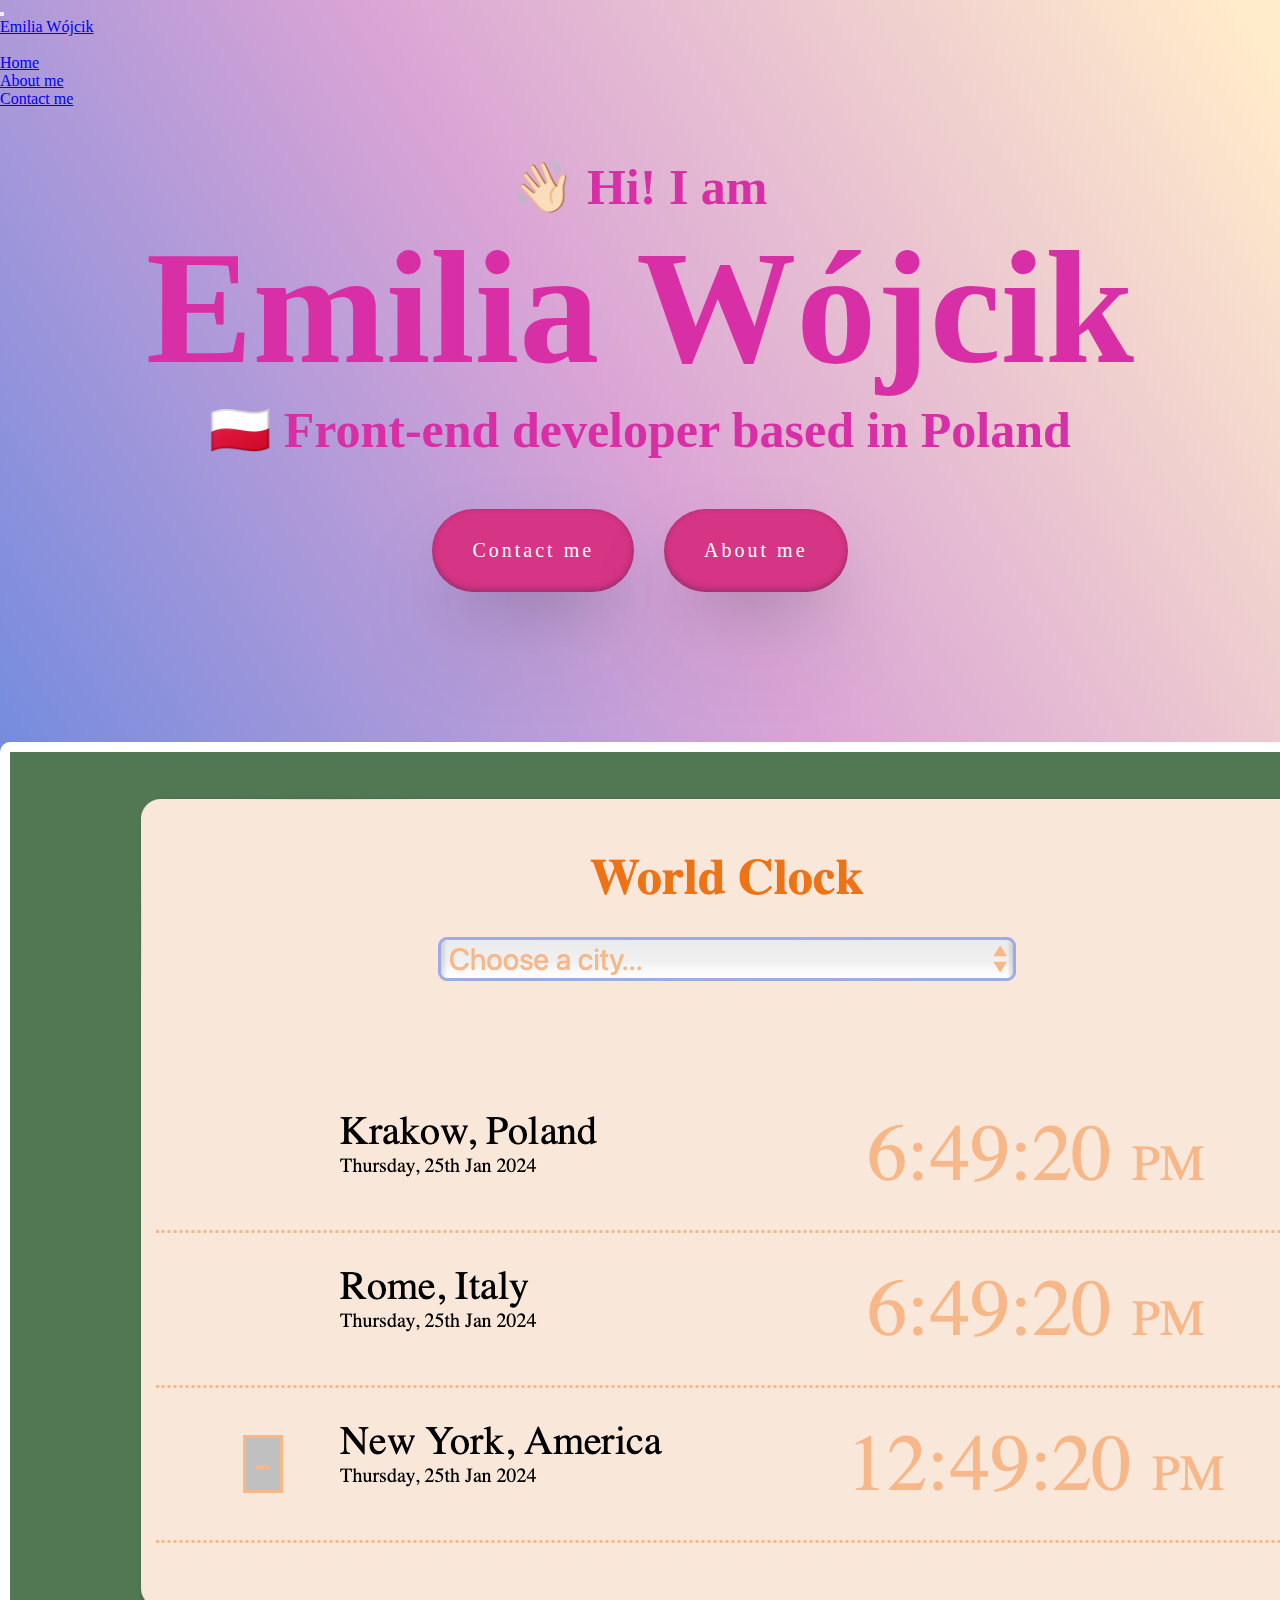
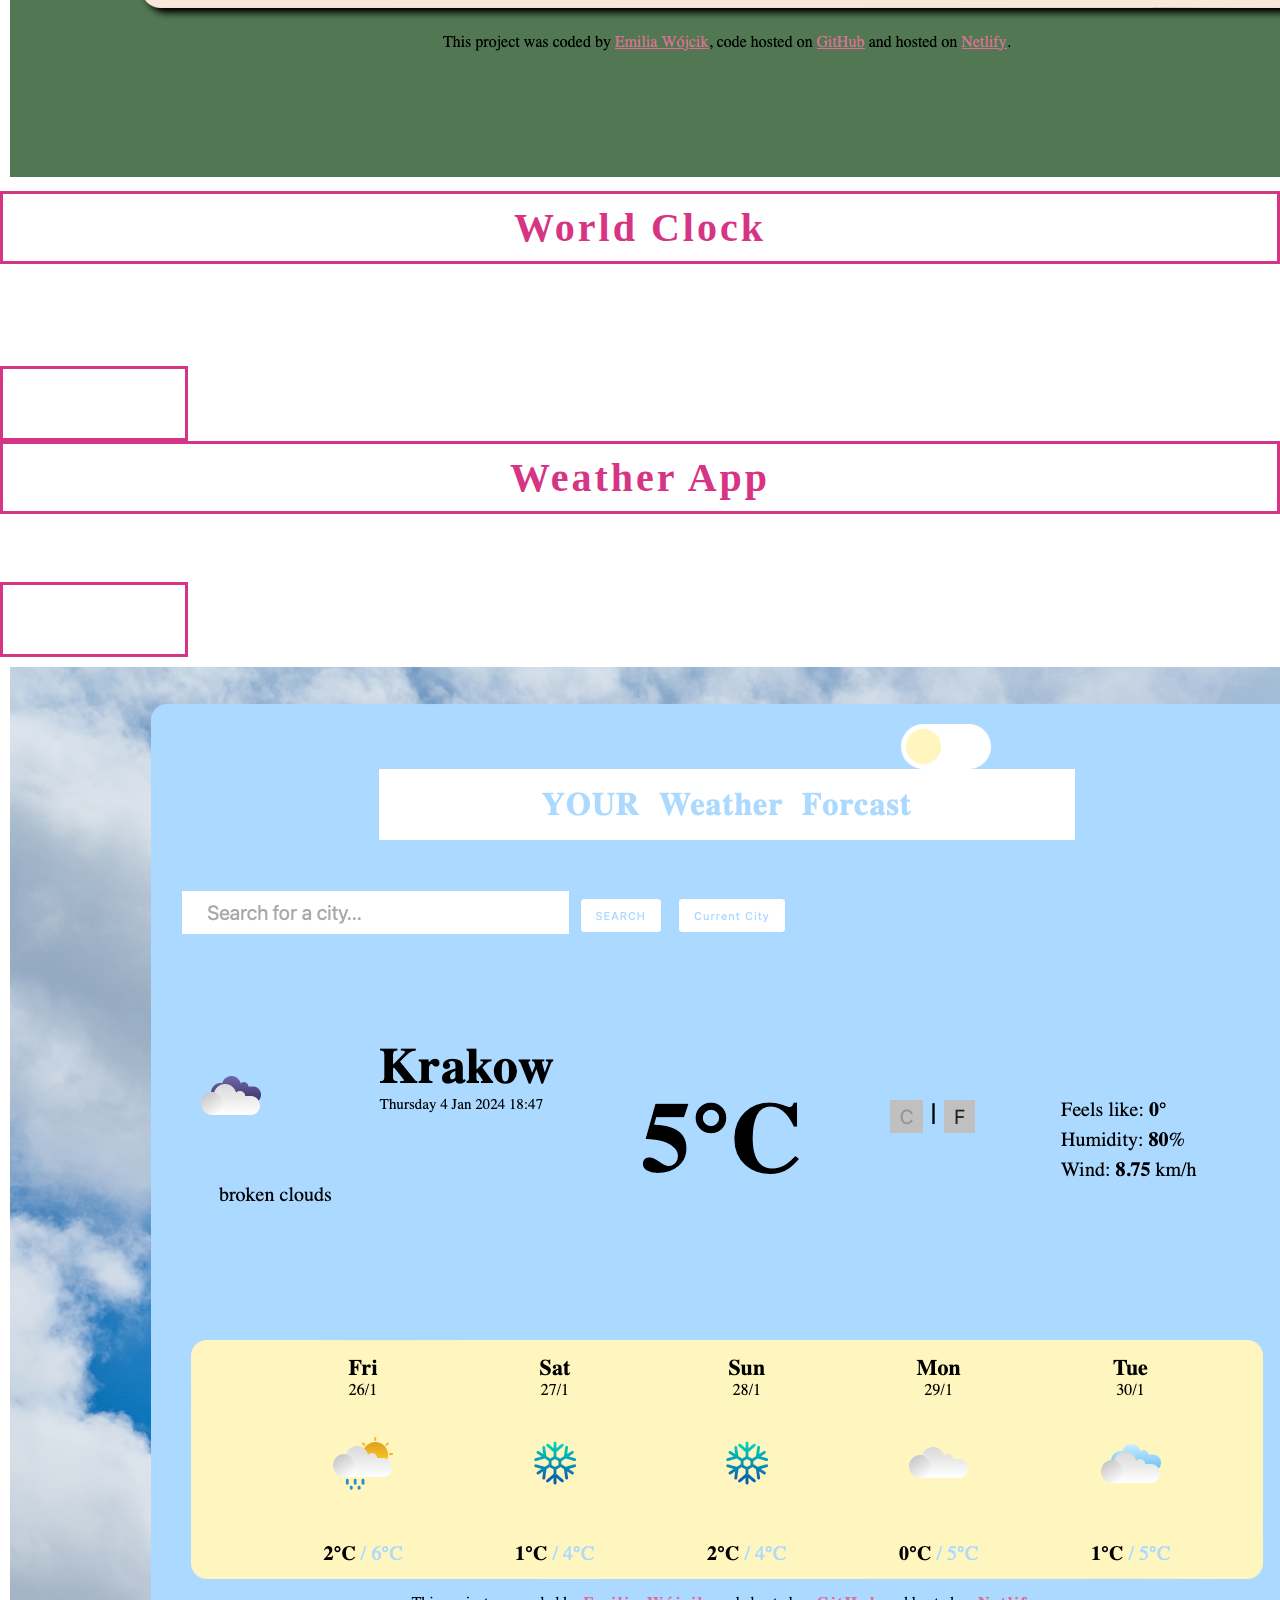
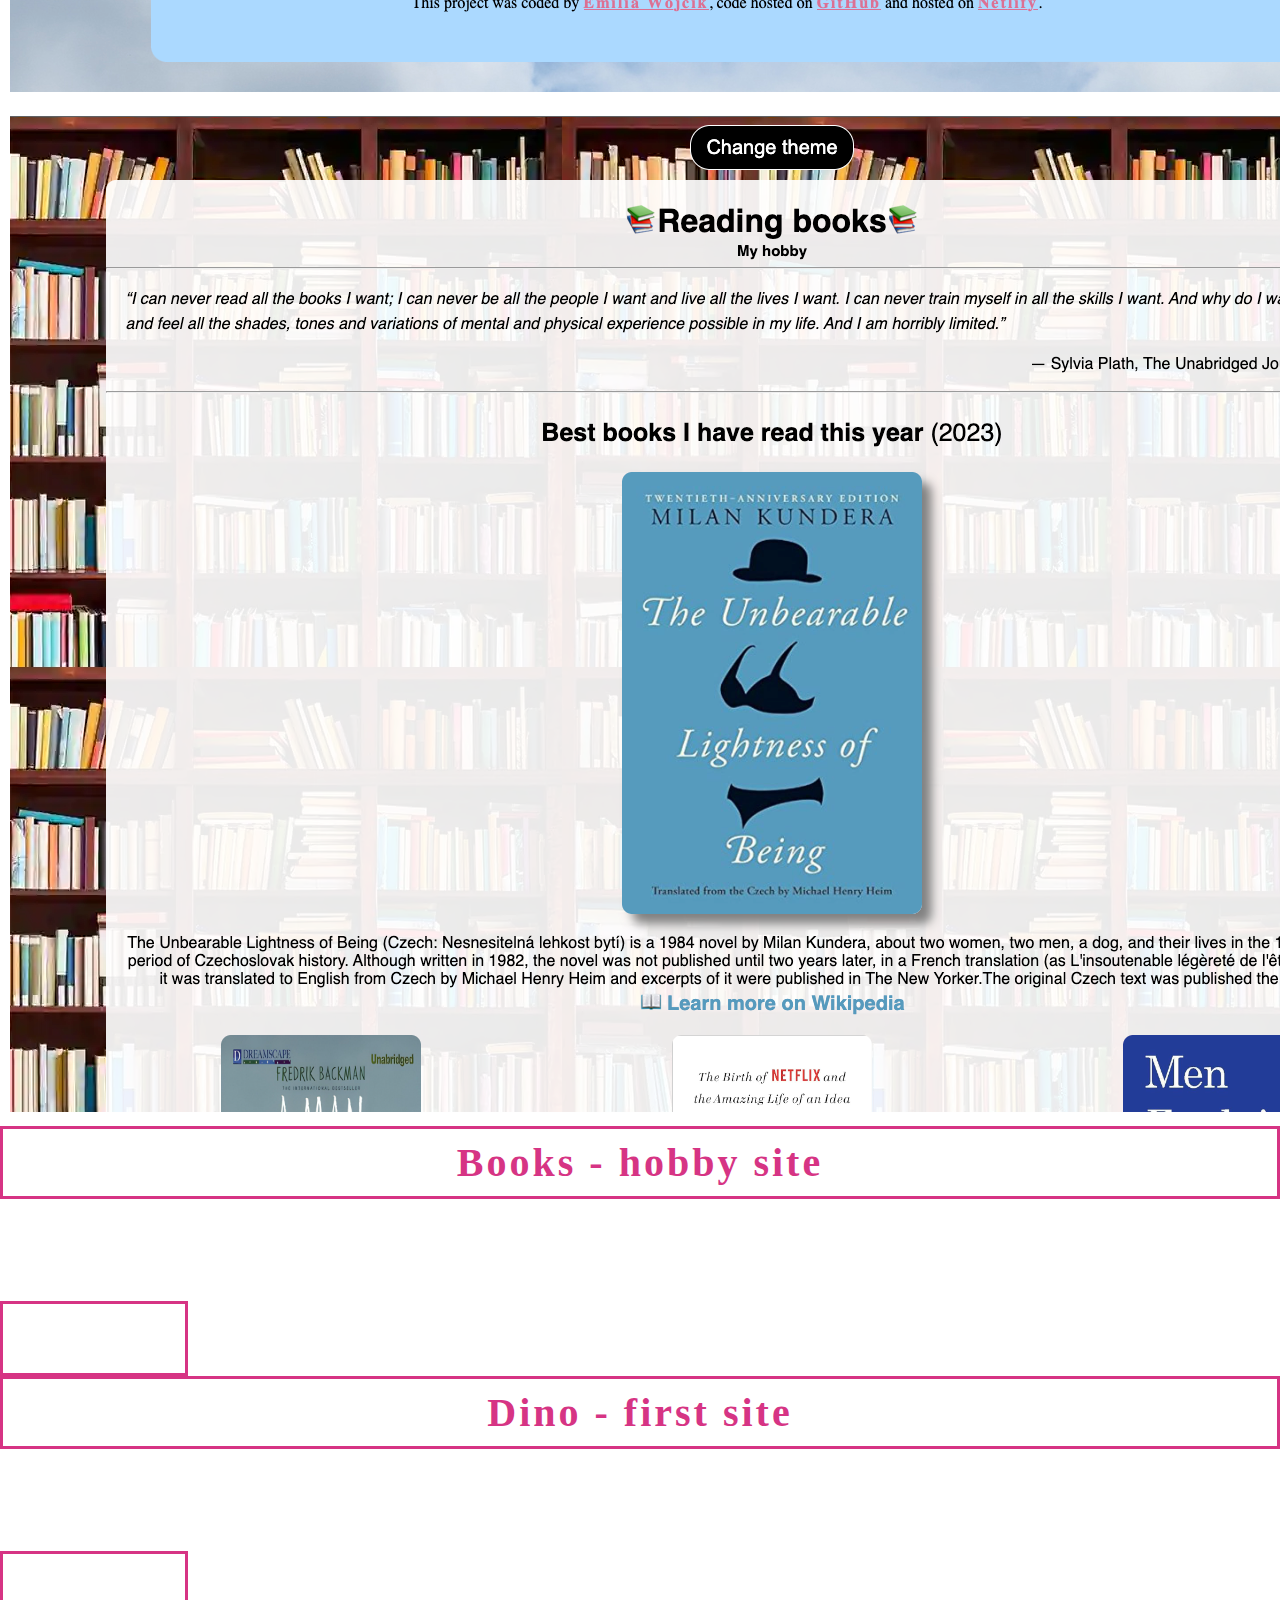
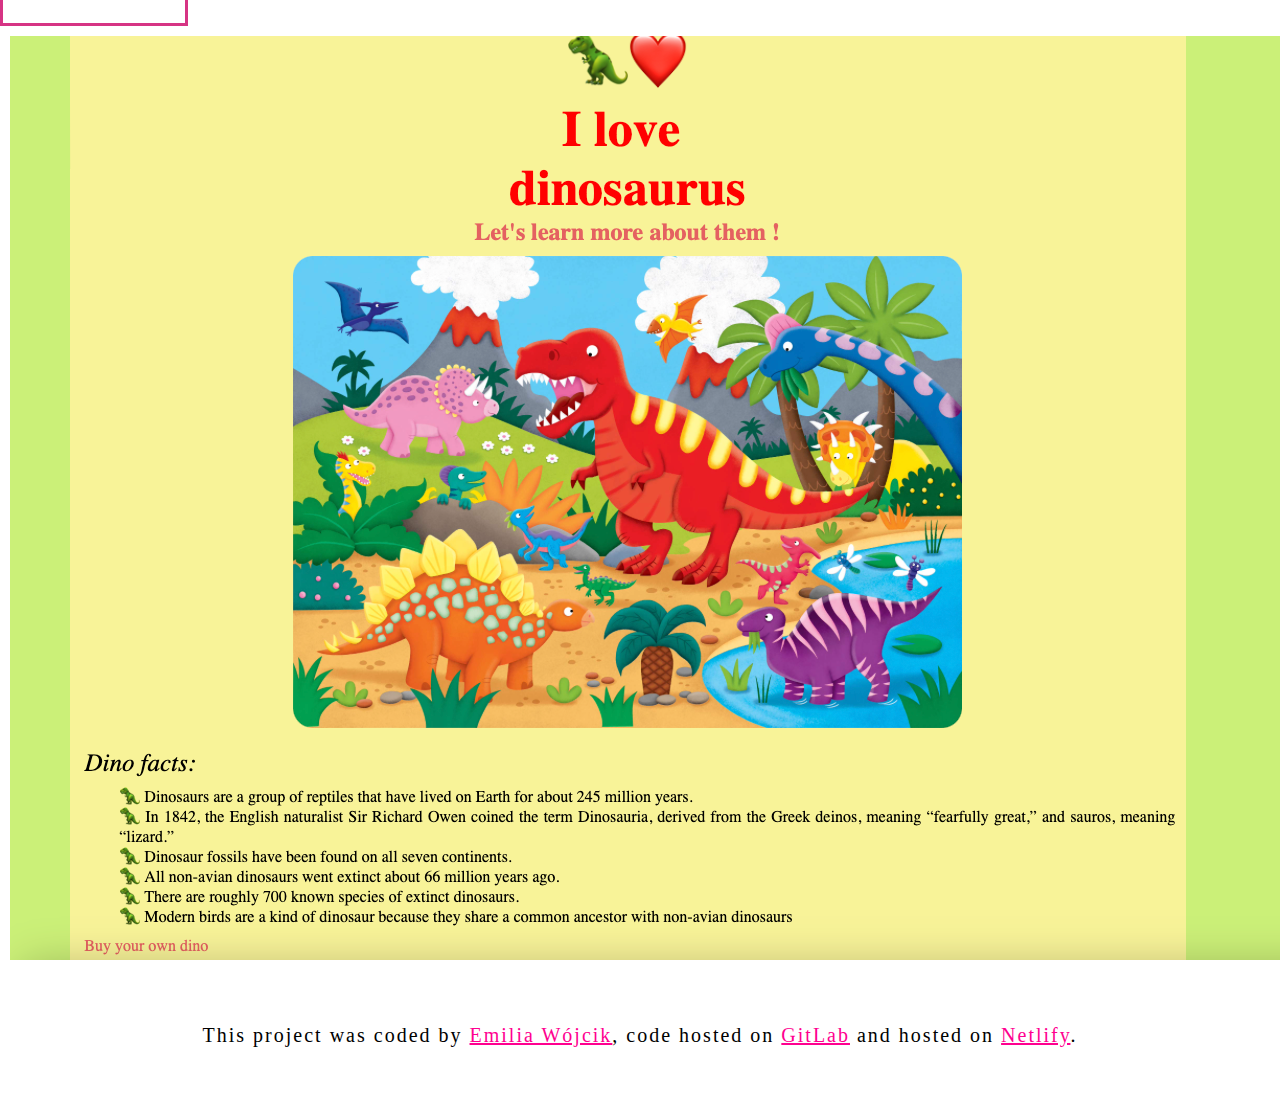
==== index.html @ dfe3d8b6 "trying to fix bug in hosting site" ====
<!DOCTYPE html>
<html lang="en">

<head>
    <meta charset="UTF-8" />
    <meta name="viewport" content="width=device-width, initial-scale=1.0" />
    <title>Week 1</title>
    <link rel="stylesheet" href="./sources/styles.css">
    <link href="https://cdn.jsdelivr.net/npm/bootstrap@5.3.2/dist/css/bootstrap.min.css" rel="stylesheet"
        integrity="sha384-T3c6CoIi6uLrA9TneNEoa7RxnatzjcDSCmG1MXxSR1GAsXEV/Dwwykc2MPK8M2HN" crossorigin="anonymous">
    <script src="https://cdn.jsdelivr.net/npm/bootstrap@5.3.2/dist/js/bootstrap.bundle.min.js"
        integrity="sha384-C6RzsynM9kWDrMNeT87bh95OGNyZPhcTNXj1NW7RuBCsyN/o0jlpcV8Qyq46cDfL"
        crossorigin="anonymous">
    </script>

</head>

<body>
    <nav class="navbar navbar-expand-sm bg-body-tertiary sticky-top">
        <div class="container-fluid">
            <button class="navbar-toggler" type="button" data-bs-toggle="collapse" data-bs-target="#navbarTogglerDemo01"
                aria-controls="navbarTogglerDemo01" aria-expanded="false" aria-label="Toggle navigation">
                <span class="navbar-toggler-icon"></span>
            </button>
            <div class="collapse navbar-collapse" id="navbarTogglerDemo01">
                <a class="navbar-brand" href="#">Emilia Wójcik</a>
                <ul class="navbar-nav me-auto mb-2 mb-lg-0">
                    <li class="nav-item">
                        <a class="nav-link active" aria-current="page" href="#"></a>
                    </li>
                    <li class="nav-item">
                        <a class="nav-link" href="./index.html">Home</a>
                    </li>
                    <li class="nav-item">
                        <a class="nav-link" href="./about.html">About me</a>
                    </li>
                    <li class="nav-item">
                        <a class="nav-link" href="./about.html#contact">Contact me</a>
                    </li>
                </ul>
            </div>
        </div>
    </nav>
    <div class="main">
        <h3 class="main-text">👋🏻 Hi! I am</h3>
        <h1 class="name" >Emilia Wójcik</h1>
        <h3 class="main-text">🇵🇱 Front-end developer based in Poland</h3>
    </div>
    <div class="buttons">
        <a href="./about.html#contact">Contact me</a>
        <a href="./about.html">About me</a>
    </div>
        <div class="project row m-5 ms-0">
        <div class="col-1"></div>
        <div class="col-lg-5 col-12">
            <img class="img-fluid" src="./sources/images/clock.png" alt="weather site">
        </div>
        <div class="col-lg-5 col-12 text p-4">
            <h3 class="title">World Clock</h3>
            <p>Lorem ipsum dolor sit amet consectetur adipisicing elit. Perspiciatis veritatis nobis ducimus ipsam, rem voluptates veniam, et iste placeat accusantium impedit quasi cum possimus, esse vitae culpa velit. Maxime, quo.</p>
            <button class="launch"><a href="https://e2-clock.netlify.app" target="_blank">Launch site</a></button>
        </div>
        <div class="col-1"></div>
        </div>
        <div class="row"></div>
        <div class="project row m-5 ms-0">
        <div class="col-1"></div>
        <div class="col-lg-5 col-12 text p-4">
            <h3 class="title">Weather App</h3>
            <p>Lorem ipsum dolor sit amet consectetur adipisicing elit. Minima sapiente labore cum reiciendis, blanditiis maiores quibusdam ut illo aspernatur, ab nulla ullam nihil totam hic vero voluptatibus, et optio itaque.</p>
            <button class="launch"><a href="https://e2-weather.netlify.app" target="_blank">Launch site</a></button>
        </div>
        <div class="col-lg-5 col-12">
           <img class="img-fluid" src="./sources/images/weather-app-pic.png" alt="world time site">
        </div>
        <div class="col-1"></div>
        </div>
        <div class="row"></div>
        <div class="project row m-5 ms-0">
            <div class="col-1"></div>
            <div class="col-lg-5 col-12">
               <img class="img-fluid" src="./sources/images/book-pic.png" alt="weather site">
            </div>
            <div class="col-lg-5 col-12 text p-4">
                <h3 class="title">Books - hobby site</h3>
                <p>Lorem ipsum dolor sit, amet consectetur adipisicing elit. Ut, earum mollitia voluptas quaerat facilis aliquid expedita nisi aut veritatis perferendis corporis atque qui accusantium similique ea fuga nobis. Suscipit, cumque.</p>
                <button class="launch"><a href="https://e2-bookshobby.netlify.app" target="_blank">Launch site</a></button>
            </div>
            <div class="col-1"></div>
        </div>
        <div class="row"></div>
        <div class="project row m-5 ms-0">
            <div class="col-1"></div>
            <div class="col-lg-5 col-12 text p-4">
                <h3 class="title">Dino - first site</h3>
                <p>Lorem ipsum dolor sit amet consectetur adipisicing elit. Possimus perspiciatis pariatur at sunt, necessitatibus numquam distinctio officia ea, laudantium quos expedita provident est veritatis iusto libero quasi vero rem asperiores?</p>
                <button class="launch"> <a href="https://e2-dino.netlify.app" target="_blank">Launch site</a></button>
            </div>
            <div class="col-lg-5 col-12">
               <img class="img-fluid" src="./sources/images/dino-pic.png" alt="world time site">
            </div>
            <div class="col-1"></div>
        </div>
        <footer class="footer">This project was coded by <a href="#">Emilia Wójcik</a>, code hosted on <a href="#">GitLab</a> and hosted on <a
            href="#">Netlify</a>.
        </footer>
</body>

</html>
---- sources/styles.css ----
:root {
    --background-gradient: linear-gradient(58.2deg,
            rgba(40, 91, 212, 0.73) -3%,
            rgba(171, 53, 163, 0.45) 49.3%,
            rgba(255, 204, 112, 0.37) 97.7%);
    --button-background: #d63484;
    --button-shadow: rgba(50, 50, 93, 0.25) 0px 50px 100px -20px,
        rgba(0, 0, 0, 0.3) 0px 30px 60px -30px,
        rgba(10, 37, 64, 0.35) 0px -2px 6px 0px inset;
}

* {
    padding: 0;
    margin: 0;
}

body {
    background: var(--background-gradient);
    background-attachment: fixed;
    color: rgb(217, 47, 166);
}

.main {
    margin-top: 50px;
}

.main * {
    text-align: center;
}

h3.main-text{
    font-size: 50px;
}

h1.name{
    font-size: 160px;
}

.buttons {
    display: flex;
    gap: 30px;
    justify-content: center;
    margin-top: 50px;
    margin-bottom: 150px;
}

.buttons * {
    background-color: var(--button-background);
    border: none;
    border-radius: 50px;
    box-shadow: var(--button-shadow);
    color: white;
    font-size: 20px;
    letter-spacing: 3px;
    padding: 30px 40px;
    text-align: center;
}

.buttons a {
    text-decoration: none;
}

.buttons *:hover {
    cursor: pointer;
    opacity: 0.4;
}

.title {
    color: #d63484;
    border: 3px solid #d63484;
    font-size: 40px;
    font-weight: bold;
    letter-spacing: 3px;
    padding: 10px 5px;
    text-align: center;
}

img {
    border: 10px solid white ;
    border-radius: 10px;
}

.text {
    color: white;
    font-size: 30px;
}

.launch {
    background:transparent;
    border: 3px solid #d63484;
    font-size: 25px;
    font-weight: bold;
    letter-spacing: 3px;
    padding: 20px 5px;
}

.launch:hover {
    background-color: #d63484;
    cursor: pointer;
    opacity: 0.6;
}

.launch a {
    color:white;
    text-decoration: none;
}

.footer {
    margin: 50px;
    color: black;
    font-size: 20px;
    letter-spacing: 2px;
    text-align: center;
}

.footer a {
    color: #ff0090;
    transition: all 0.5ms ease-in-out;
}

.footer a:hover {
    cursor: pointer;
    opacity: 0.4;
}

.footer a:visited {
    color: palevioletred;
}

@media (max-width: 450px) {

    .main {
        margin: 10px 50px;
    }
    
    .main .main-text {
        font-size: 30px;
    }

    .main .name {
        font-size: 100px;
    }

    .buttons {
        display: grid;
        grid-template-columns: 300px;
    }

    .text {
        text-align: center;
    }

    .footer {
        font-size: 16px;
    }

}

@media (max-width: 280px) {
    .main .name {
        font-size: 70px;
    }
    
    .buttons {
        grid-template-columns: 220px;
    }
    
    .text {
        font-size: 18px;
        text-align: center;
    }

    .project {
        display: block;
        margin: 0 auto;
        margin-right: 0;
        width: 100%;
    }

    .footer {
        font-size: 12px;
    }
}
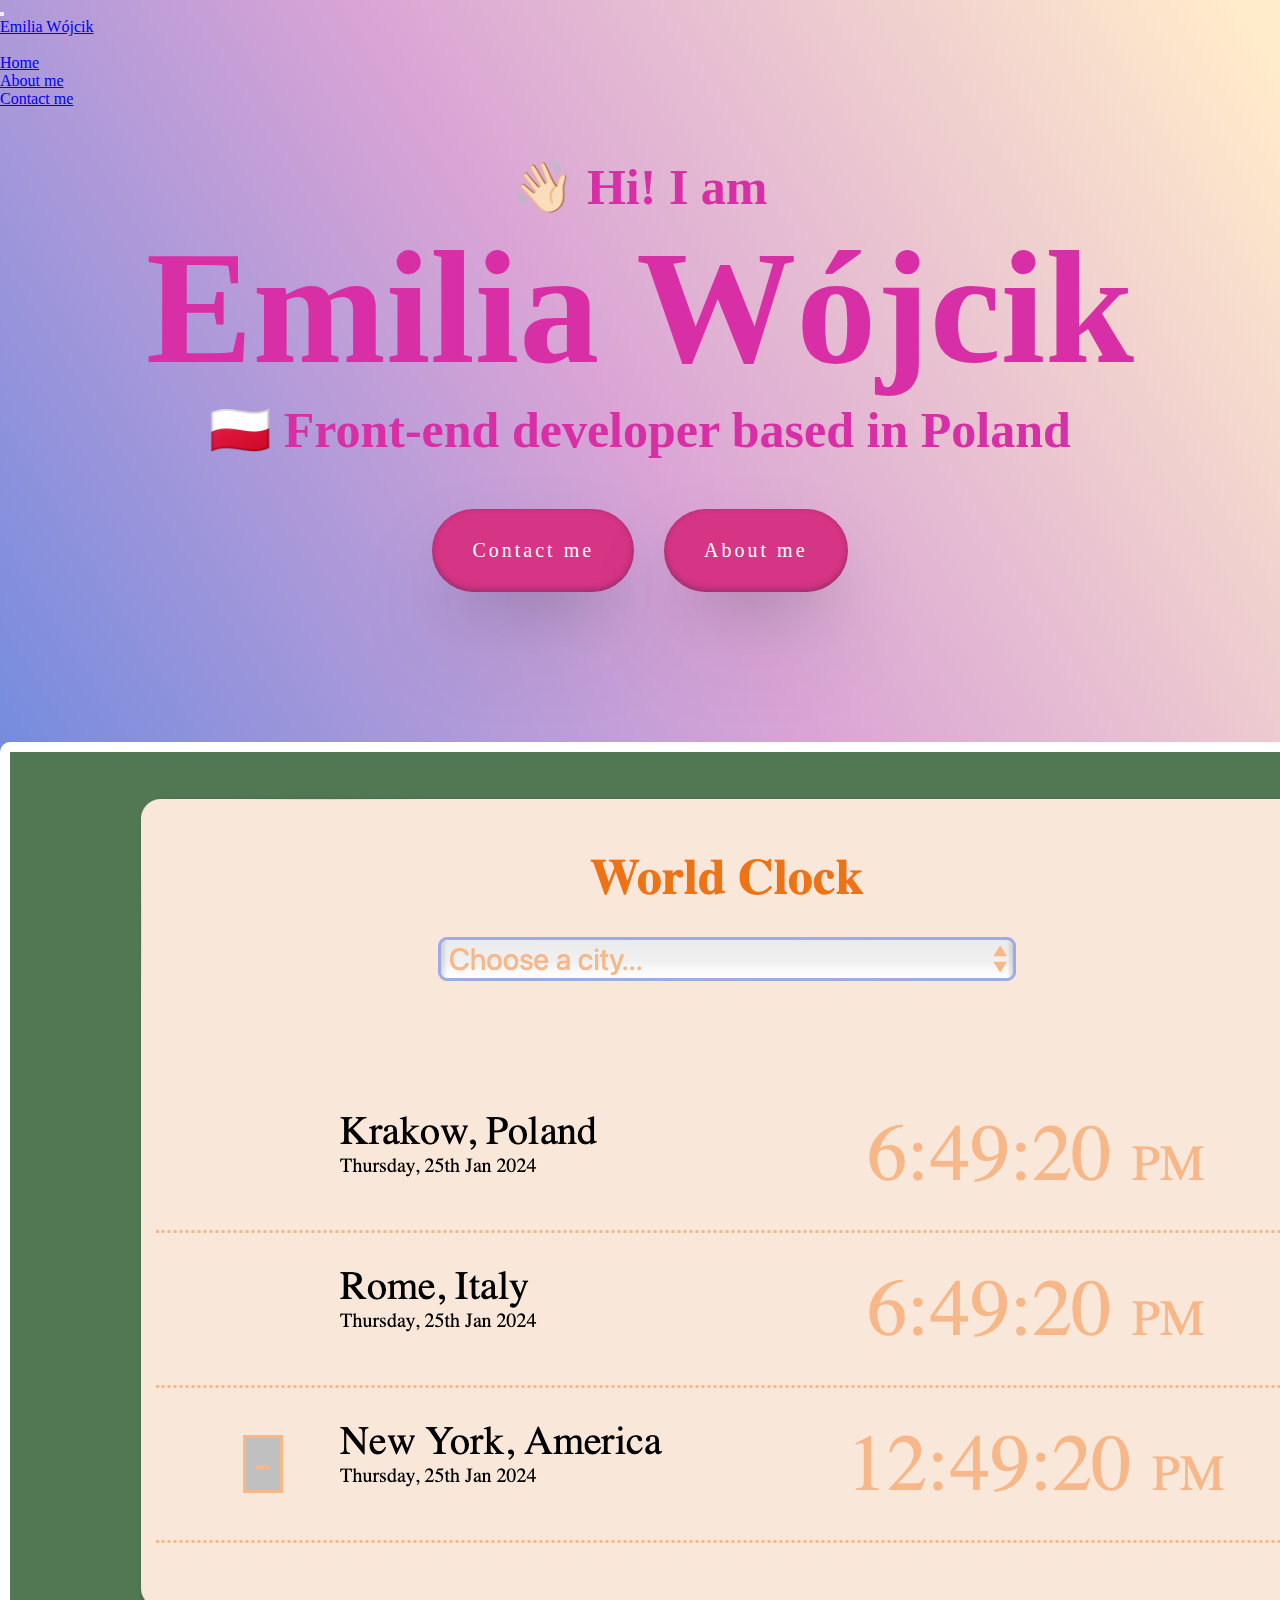
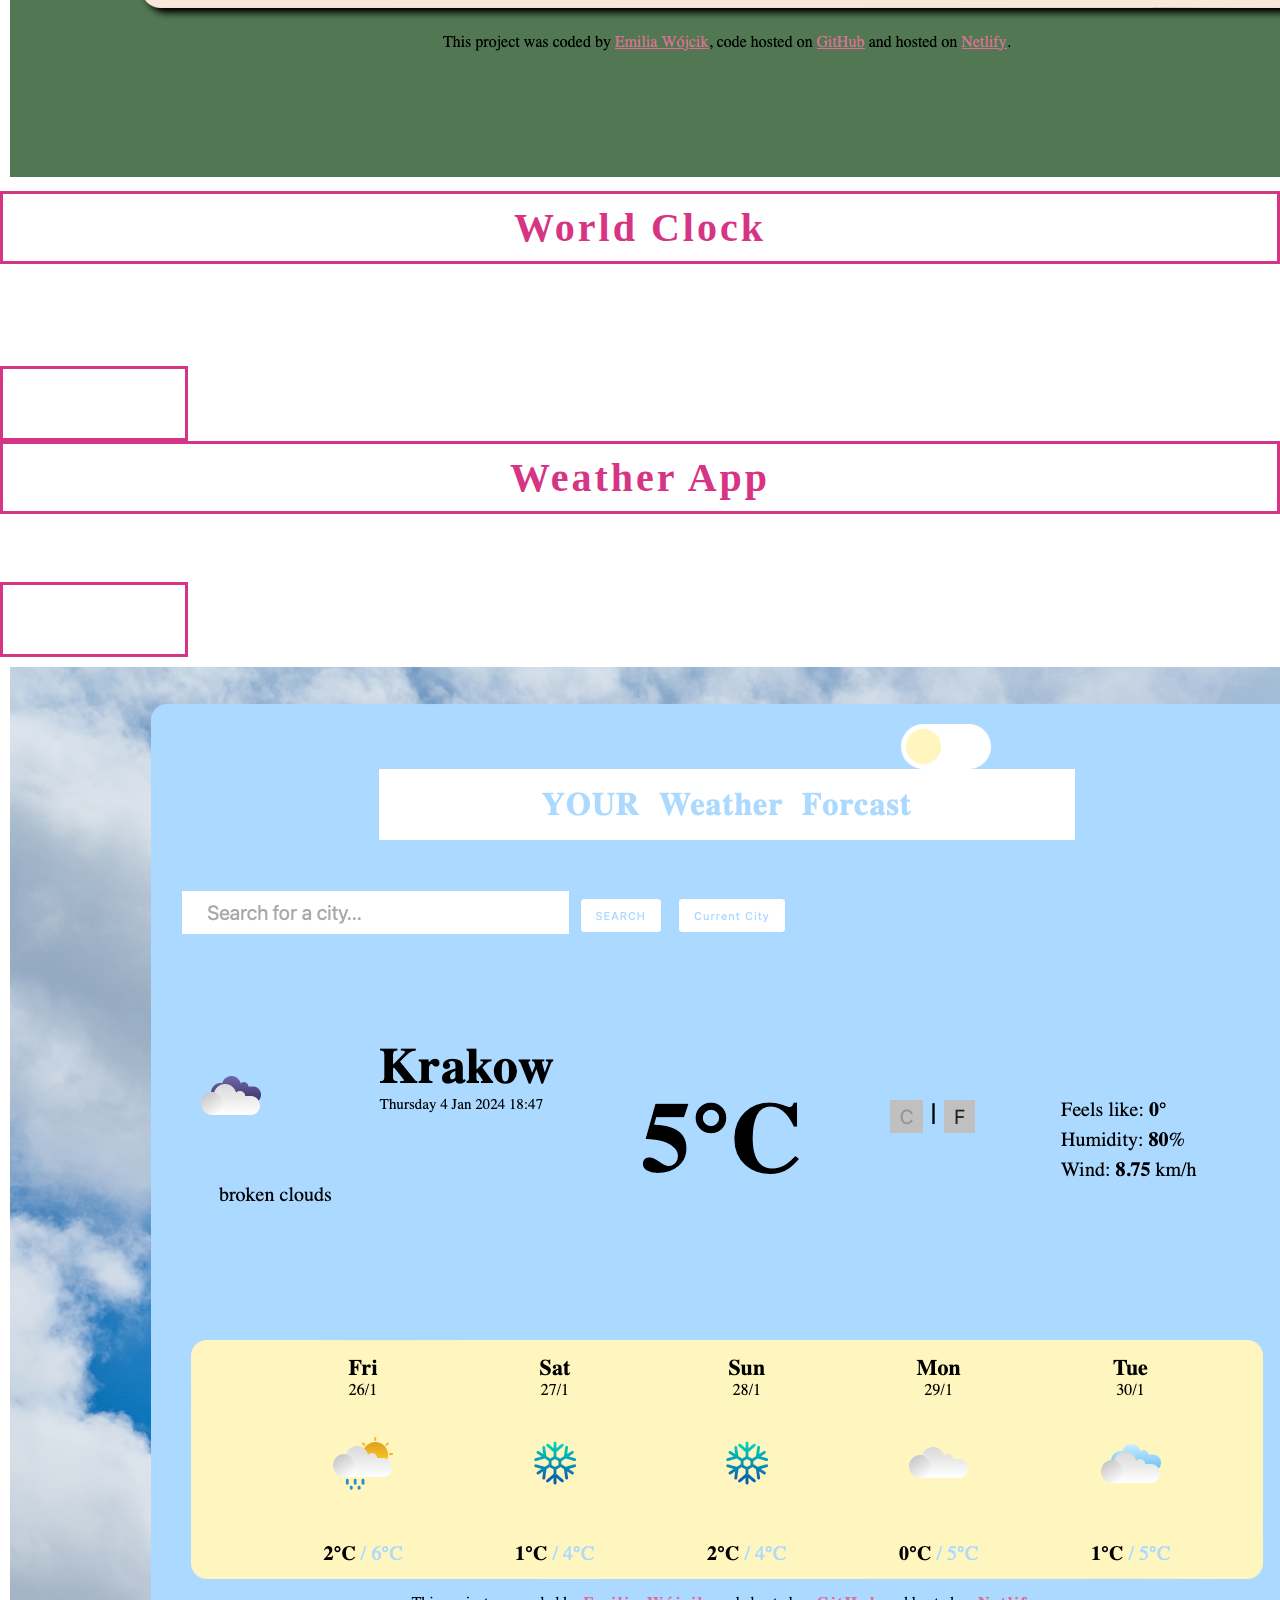
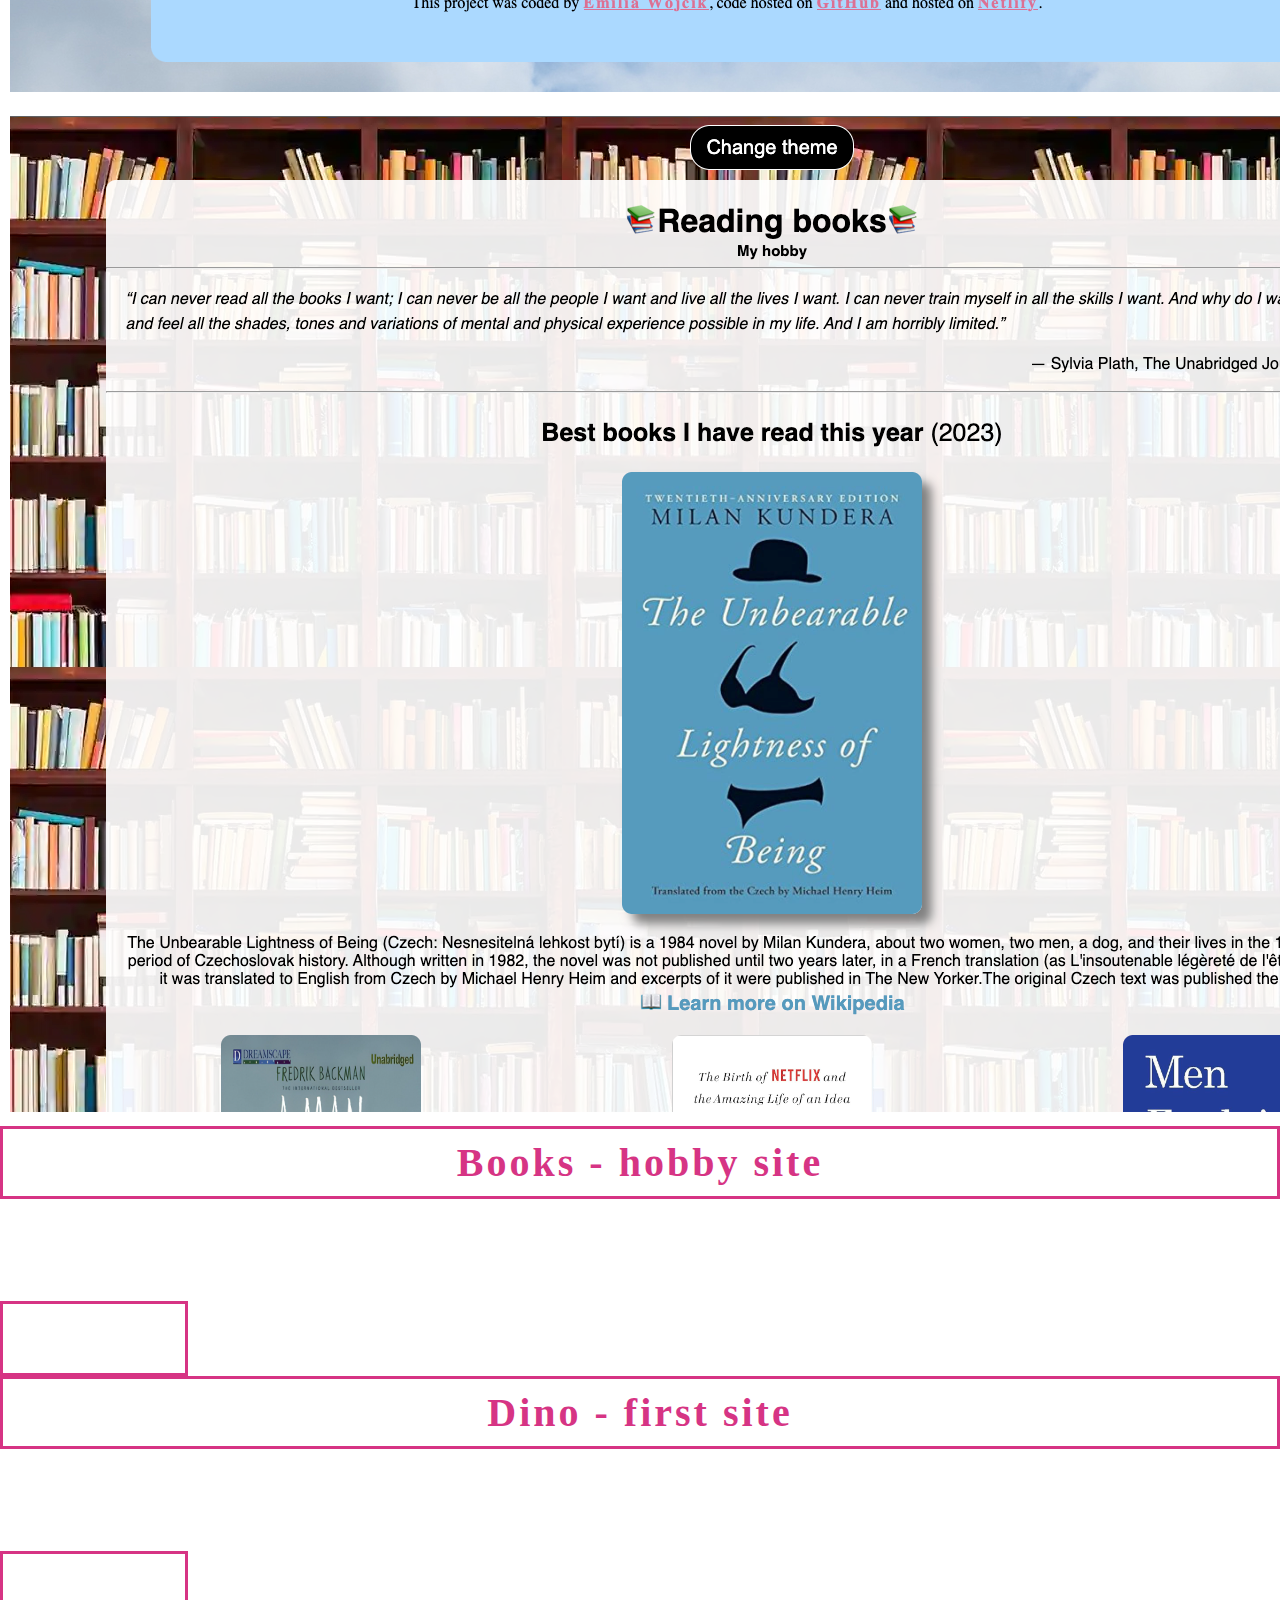
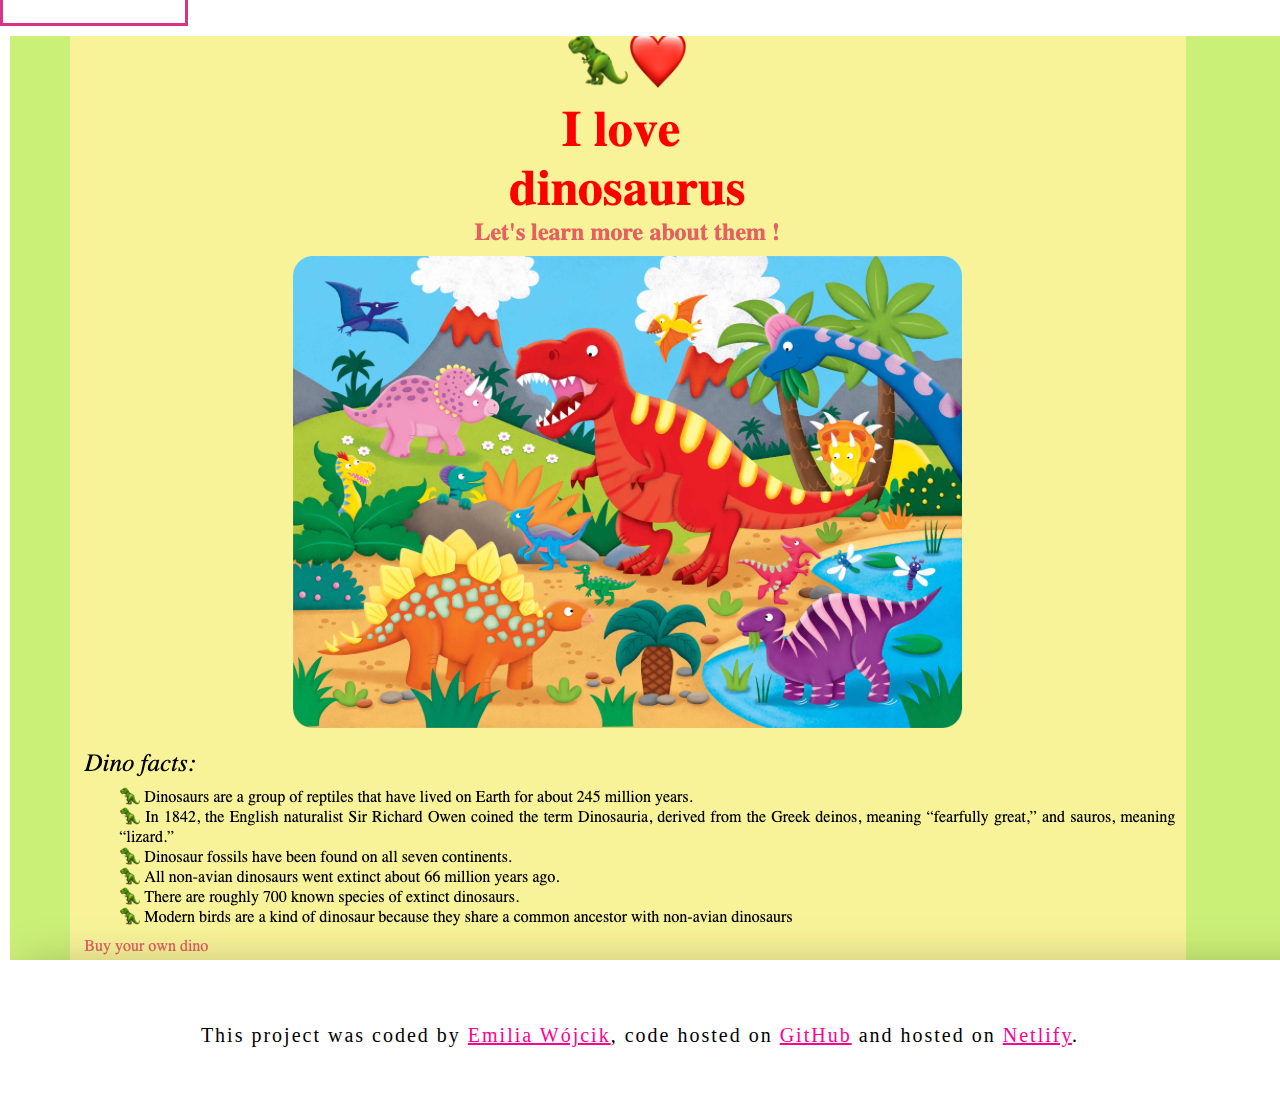
==== commit f11d26e1: "added links and SEO" ====
--- a/index.html
+++ b/index.html
@@ -4,7 +4,8 @@
 <head>
     <meta charset="UTF-8" />
     <meta name="viewport" content="width=device-width, initial-scale=1.0" />
-    <title>Week 1</title>
+    <meta name="description" content="Frontend developer based in Gdansk, Poland. Main site.">
+    <title>Emilia Wójcik: frontend developer - main</title>
     <link rel="stylesheet" href="./sources/styles.css">
     <link href="https://cdn.jsdelivr.net/npm/bootstrap@5.3.2/dist/css/bootstrap.min.css" rel="stylesheet"
         integrity="sha384-T3c6CoIi6uLrA9TneNEoa7RxnatzjcDSCmG1MXxSR1GAsXEV/Dwwykc2MPK8M2HN" crossorigin="anonymous">
@@ -101,8 +102,8 @@
             </div>
             <div class="col-1"></div>
         </div>
-        <footer class="footer">This project was coded by <a href="#">Emilia Wójcik</a>, code hosted on <a href="#">GitLab</a> and hosted on <a
-            href="#">Netlify</a>.
+        <footer class="footer">This project was coded by <a href="https://github.com/emiliavv">Emilia Wójcik</a>, code hosted on <a href="https://github.com/emiliavv/MySite">GitHub</a> and hosted on <a
+            href="https://app.netlify.com/sites/e2-frontend/configuration/general">Netlify</a>.
         </footer>
 </body>
 
